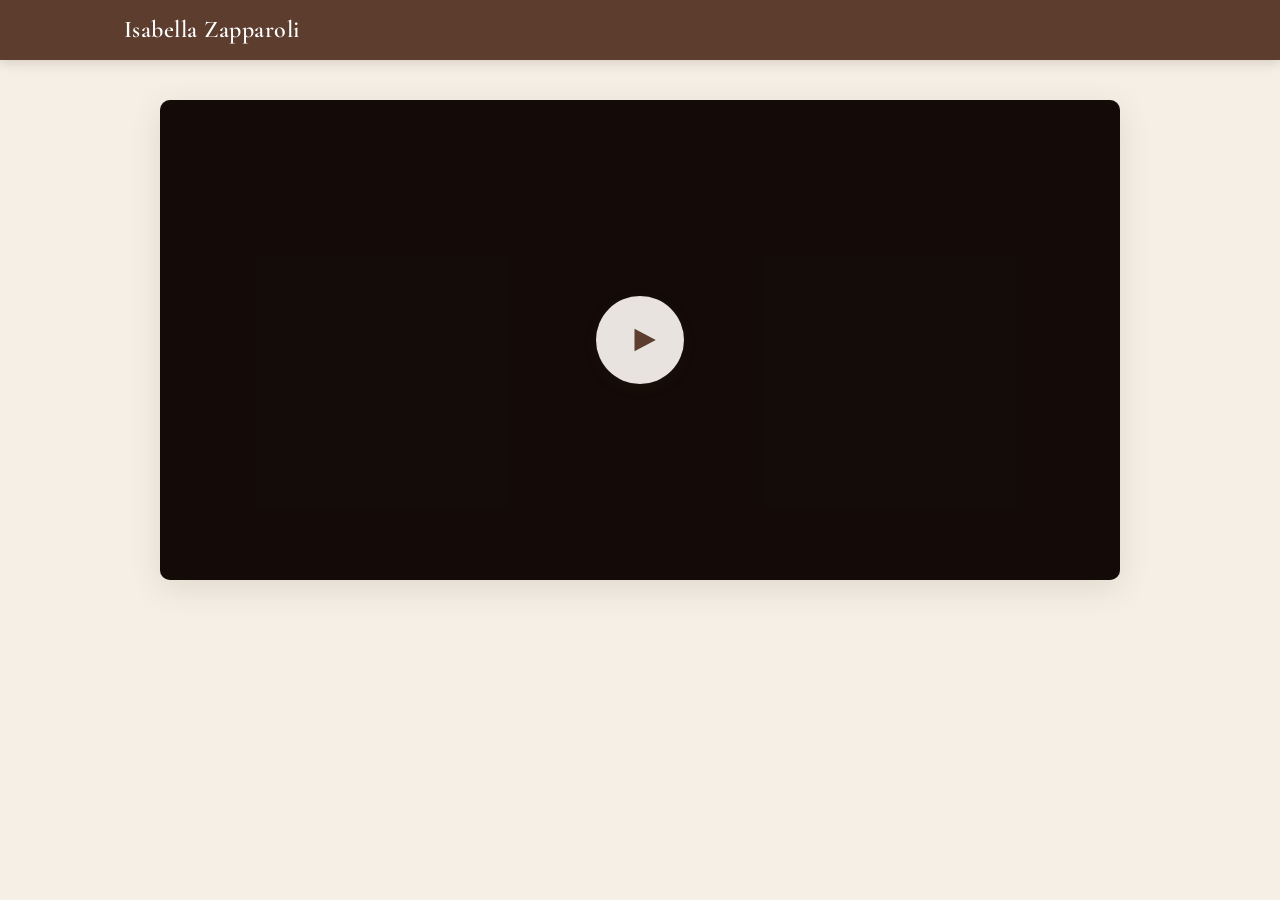
==== art/index.html @ ac48f1a5 "Add unlisted /art page with tap-to-play video Co-Authored-By: Claude Opus 5.5 <noreply@anthropic.com" ====
<!DOCTYPE html>
<html lang="en">
<head>
  <meta charset="UTF-8">
  <meta name="viewport" content="width=device-width, initial-scale=1.0">
  <title>Art — Isabella Zapparoli</title>
  <meta name="robots" content="noindex">
  <link rel="preconnect" href="https://fonts.googleapis.com">
  <link rel="preconnect" href="https://fonts.gstatic.com" crossorigin>
  <link href="https://fonts.googleapis.com/css2?family=Cormorant+Garamond:ital,wght@0,400;0,500;0,600;0,700;1,400;1,500;1,600&family=Source+Sans+3:ital,wght@0,300;0,400;0,500;0,600;1,400;1,500&display=swap" rel="stylesheet">
  <link rel="stylesheet" href="../style.css">
  <style>
    /* === Art page: single video with a tap-to-play overlay === */

    .art-section { padding: 40px 24px 64px; }
    .art-inner { max-width: 960px; margin: 0 auto; }

    .video-frame {
      position: relative;
      border-radius: var(--radius);
      overflow: hidden;
      background: #000;
      box-shadow: var(--shadow-lg);
    }
    .video-frame video {
      display: block;
      width: 100%;
      height: auto;
      max-height: 80vh;
    }

    .play-overlay {
      position: absolute; inset: 0;
      display: flex; align-items: center; justify-content: center;
      border: 0; cursor: pointer;
      background: rgba(58, 34, 24, 0.35);
      transition: background var(--transition), opacity var(--transition);
    }
    .play-overlay:hover { background: rgba(58, 34, 24, 0.2); }
    .play-overlay[hidden] { display: none; }

    .play-icon {
      width: 88px; height: 88px; border-radius: 50%;
      display: flex; align-items: center; justify-content: center;
      background: rgba(250, 246, 240, 0.92);
      box-shadow: var(--shadow-md);
      transition: transform var(--transition);
    }
    .play-overlay:hover .play-icon { transform: scale(1.06); }
    .play-icon svg { width: 34px; height: 34px; margin-left: 6px; fill: var(--header-bg); }

    @media (max-width: 600px) {
      .art-section { padding: 20px 12px 40px; }
      .play-icon { width: 68px; height: 68px; }
      .play-icon svg { width: 26px; height: 26px; }
    }
  </style>
</head>
<body>

  <!-- TOP NAV (brand only; this page is not linked from the main menu) -->
  <nav class="top-nav">
    <div class="nav-inner">
      <a href="/" class="nav-brand">Isabella Zapparoli</a>
    </div>
  </nav>

  <main class="art-section">
    <div class="art-inner">
      <div class="video-frame">
        <video id="artVideo" src="./video.mp4" playsinline preload="auto"></video>
        <button class="play-overlay" id="playOverlay" aria-label="Play video" hidden>
          <span class="play-icon">
            <svg viewBox="0 0 24 24" aria-hidden="true"><path d="M6 4l15 8-15 8z"/></svg>
          </span>
        </button>
      </div>
    </div>
  </main>

  <script>
    (function () {
      var video = document.getElementById('artVideo');
      var overlay = document.getElementById('playOverlay');

      function showOverlay() {
        overlay.hidden = false;
        video.controls = false;
      }

      function startPlayback() {
        overlay.hidden = true;
        video.controls = true;
        return video.play();
      }

      // Try to start with sound right away; browsers usually block this,
      // in which case the overlay asks for a single tap.
      startPlayback().catch(showOverlay);

      overlay.addEventListener('click', function () {
        startPlayback().catch(showOverlay);
      });
    })();
  </script>

</body>
</html>
---- style.css ----
/* =====================================================
   Isabella Zapparoli — Writing Portfolio
   Warm Editorial / Literary Personal Site
   ===================================================== */

/* --- CSS Variables --- */
:root {
  --bg:            #f5efe6;
  --bg-warm:       #faf6f0;
  --card-bg:       #ffffff;
  --header-bg:     #5C3D2E;
  --header-text:   #ffffff;
  --heading:       #3a2218;
  --body-text:     #4a3728;
  --muted:         #8a7868;
  --accent:        #c4956a;
  --accent-hover:  #b07d52;

  --poetry:        #b8a088;
  --prose:         #a08060;
  --opinion:       #886040;
  --essays:        #6a4020;

  --font-display:  'Cormorant Garamond', 'Georgia', serif;
  --font-body:     'Source Sans 3', 'Segoe UI', sans-serif;

  --shadow-sm:     0 1px 3px rgba(90, 60, 30, 0.06);
  --shadow-md:     0 4px 16px rgba(90, 60, 30, 0.08);
  --shadow-lg:     0 8px 32px rgba(90, 60, 30, 0.12);
  --radius:        10px;
  --radius-sm:     6px;
  --transition:    0.25s ease;
}

/* --- Reset & Base --- */
*, *::before, *::after {
  margin: 0;
  padding: 0;
  box-sizing: border-box;
}

html {
  scroll-behavior: smooth;
  -webkit-font-smoothing: antialiased;
  -moz-osx-font-smoothing: grayscale;
}

body {
  font-family: var(--font-body);
  font-size: 16px;
  line-height: 1.65;
  color: var(--body-text);
  background-color: var(--bg);
  min-height: 100vh;
}

/* --- Top Navigation --- */
.top-nav {
  position: sticky;
  top: 0;
  z-index: 100;
  background: var(--header-bg);
  box-shadow: 0 2px 12px rgba(60, 30, 10, 0.18);
}

.nav-inner {
  max-width: 1080px;
  margin: 0 auto;
  padding: 0 24px;
  display: flex;
  align-items: center;
  justify-content: space-between;
  height: 60px;
}

.nav-brand {
  font-family: var(--font-display);
  font-size: 1.5rem;
  font-weight: 600;
  color: var(--header-text);
  text-decoration: none;
  letter-spacing: 0.02em;
  transition: opacity var(--transition);
}

.nav-brand:hover {
  opacity: 0.85;
}

.nav-links {
  list-style: none;
  display: flex;
  gap: 6px;
}

.nav-link {
  font-family: var(--font-body);
  font-size: 0.92rem;
  font-weight: 500;
  color: rgba(255, 255, 255, 0.78);
  text-decoration: none;
  padding: 6px 16px;
  border-radius: 20px;
  transition: all var(--transition);
  letter-spacing: 0.03em;
  text-transform: uppercase;
}

.nav-link:hover {
  color: #fff;
  background: rgba(255, 255, 255, 0.12);
}

.nav-link.active {
  color: #fff;
  background: var(--accent);
}

/* Mobile nav toggle */
.nav-toggle {
  display: none;
  flex-direction: column;
  gap: 5px;
  background: none;
  border: none;
  cursor: pointer;
  padding: 4px;
}

.nav-toggle span {
  display: block;
  width: 24px;
  height: 2px;
  background: #fff;
  border-radius: 2px;
  transition: all 0.3s ease;
}

/* --- Hero Section --- */
.hero {
  background: var(--bg);
  text-align: center;
  padding: 72px 24px 48px;
  position: relative;
}

.hero-inner {
  max-width: 680px;
  margin: 0 auto;
}

.hero-ornament {
  font-size: 1.4rem;
  color: var(--accent);
  margin-bottom: 20px;
  letter-spacing: 0.5em;
  opacity: 0.7;
}

.hero-title {
  font-family: var(--font-display);
  font-size: clamp(2.2rem, 5vw, 3.4rem);
  font-weight: 600;
  color: var(--heading);
  line-height: 1.2;
  margin-bottom: 16px;
  letter-spacing: -0.01em;
}

.hero-tagline {
  font-family: var(--font-display);
  font-size: 1.2rem;
  font-weight: 400;
  font-style: italic;
  color: var(--muted);
  letter-spacing: 0.12em;
}

.hero-line {
  width: 48px;
  height: 2px;
  background: var(--accent);
  margin: 28px auto 0;
  border-radius: 1px;
}

/* --- Category Navigation Cards --- */
.category-cards {
  padding: 0 24px 48px;
}

.category-cards-inner {
  max-width: 1080px;
  margin: 0 auto;
  display: grid;
  grid-template-columns: repeat(4, 1fr);
  gap: 20px;
}

.cat-card {
  position: relative;
  border: none;
  border-radius: var(--radius);
  overflow: hidden;
  cursor: pointer;
  height: 160px;
  display: flex;
  align-items: center;
  justify-content: center;
  transition: transform var(--transition), box-shadow var(--transition);
  outline: none;
}

.cat-card:hover {
  transform: translateY(-3px);
  box-shadow: var(--shadow-lg);
}

.cat-card:focus-visible {
  box-shadow: 0 0 0 3px var(--accent);
}

.cat-card-overlay {
  position: absolute;
  inset: 0;
  z-index: 1;
  transition: opacity var(--transition);
}

.cat-card:hover .cat-card-overlay {
  opacity: 0.85;
}

/* Category card backgrounds — light beige → brown gradient sequence */
.cat-card--poetry {
  background: linear-gradient(135deg, #c8b8a0 0%, #d4c4ac 50%, #ddd0be 100%);
}
.cat-card--poetry .cat-card-overlay {
  background: linear-gradient(135deg, rgba(200, 184, 160, 0.15), rgba(220, 208, 190, 0.1));
}

.cat-card--prose {
  background: linear-gradient(135deg, #a89070 0%, #b8a080 40%, #c4ad90 100%);
}
.cat-card--prose .cat-card-overlay {
  background: linear-gradient(135deg, rgba(168, 144, 112, 0.15), rgba(184, 160, 128, 0.1));
}

.cat-card--opinion {
  background: linear-gradient(135deg, #886040 0%, #9a7050 40%, #a88060 100%);
}
.cat-card--opinion .cat-card-overlay {
  background: linear-gradient(135deg, rgba(136, 96, 64, 0.15), rgba(154, 112, 80, 0.1));
}

.cat-card--essay {
  background: linear-gradient(135deg, #5a3010 0%, #6a4020 40%, #7a5030 100%);
}
.cat-card--essay .cat-card-overlay {
  background: linear-gradient(135deg, rgba(90, 48, 16, 0.15), rgba(106, 64, 32, 0.1));
}

.cat-card-content {
  position: relative;
  z-index: 2;
  display: flex;
  flex-direction: column;
  align-items: center;
  gap: 6px;
  color: #fff;
}

.cat-card-icon {
  font-size: 1.6rem;
  opacity: 0.85;
  margin-bottom: 2px;
}

.cat-card-label {
  font-family: var(--font-display);
  font-size: 1.6rem;
  font-weight: 600;
  letter-spacing: 0.04em;
  text-shadow: 0 1px 4px rgba(0,0,0,0.15);
}

.cat-card-count {
  font-family: var(--font-body);
  font-size: 0.82rem;
  font-weight: 400;
  opacity: 0.8;
  text-transform: lowercase;
  letter-spacing: 0.05em;
}

.cat-card.active-cat {
  box-shadow: 0 0 0 3px var(--accent), var(--shadow-lg);
  transform: translateY(-3px);
}

/* --- Filter Indicator --- */
.filter-indicator {
  padding: 0 24px;
  margin-bottom: 8px;
}

.filter-indicator-inner {
  max-width: 1080px;
  margin: 0 auto;
  display: flex;
  align-items: center;
  gap: 12px;
  padding: 10px 20px;
  background: var(--bg-warm);
  border-radius: var(--radius-sm);
  border: 1px solid rgba(196, 149, 106, 0.2);
}

.filter-indicator-text {
  font-size: 0.92rem;
  color: var(--muted);
}

.filter-indicator-text strong {
  color: var(--heading);
  font-family: var(--font-display);
  font-weight: 600;
  font-size: 1rem;
}

.filter-clear {
  margin-left: auto;
  background: none;
  border: 1px solid var(--accent);
  color: var(--accent);
  font-family: var(--font-body);
  font-size: 0.82rem;
  padding: 4px 14px;
  border-radius: 16px;
  cursor: pointer;
  transition: all var(--transition);
}

.filter-clear:hover {
  background: var(--accent);
  color: #fff;
}

/* --- Writing Feed --- */
.feed {
  padding: 20px 24px 64px;
}

.feed-grid {
  max-width: 1080px;
  margin: 0 auto;
  display: grid;
  grid-template-columns: repeat(auto-fill, minmax(320px, 1fr));
  gap: 24px;
}

.feed-empty {
  text-align: center;
  font-family: var(--font-display);
  font-style: italic;
  font-size: 1.1rem;
  color: var(--muted);
  padding: 60px 24px;
}

/* --- Piece Card --- */
.piece-card {
  background: var(--card-bg);
  border-radius: var(--radius);
  padding: 28px 26px 24px;
  cursor: pointer;
  transition: transform var(--transition), box-shadow var(--transition);
  box-shadow: var(--shadow-sm);
  display: flex;
  flex-direction: column;
  border: 1px solid rgba(196, 149, 106, 0.08);
  position: relative;
  opacity: 0;
  animation: cardFadeIn 0.4s ease forwards;
}

@keyframes cardFadeIn {
  from {
    opacity: 0;
    transform: translateY(12px);
  }
  to {
    opacity: 1;
    transform: translateY(0);
  }
}

.piece-card:hover {
  transform: translateY(-4px);
  box-shadow: var(--shadow-md);
}

.piece-card-header {
  display: flex;
  align-items: center;
  gap: 8px;
  margin-bottom: 14px;
}

.piece-card-dot {
  width: 8px;
  height: 8px;
  border-radius: 50%;
  flex-shrink: 0;
}

.piece-card-dot--Poetry { background: var(--poetry); }
.piece-card-dot--Opinion { background: var(--opinion); }
.piece-card-dot--Prose { background: var(--prose); }
.piece-card-dot--Essay { background: var(--essays); }

.piece-card-category {
  font-family: var(--font-body);
  font-size: 0.78rem;
  font-weight: 600;
  text-transform: uppercase;
  letter-spacing: 0.1em;
}

.piece-card-category--Poetry { color: var(--poetry); }
.piece-card-category--Opinion { color: var(--opinion); }
.piece-card-category--Prose { color: var(--prose); }
.piece-card-category--Essay { color: var(--essays); }

.piece-card-title {
  font-family: var(--font-display);
  font-size: 1.4rem;
  font-weight: 600;
  color: var(--heading);
  line-height: 1.3;
  margin-bottom: 4px;
}

.piece-card-subtitle {
  font-family: var(--font-display);
  font-style: italic;
  font-size: 0.95rem;
  color: var(--muted);
  margin-bottom: 8px;
}

.piece-card-excerpt {
  font-size: 0.93rem;
  color: var(--body-text);
  line-height: 1.6;
  margin-bottom: 16px;
  flex-grow: 1;
  display: -webkit-box;
  -webkit-line-clamp: 3;
  -webkit-box-orient: vertical;
  overflow: hidden;
}

.piece-card-footer {
  display: flex;
  flex-direction: column;
  align-items: flex-start;
  gap: 8px;
}

.piece-card-tags {
  display: flex;
  flex-wrap: nowrap;
  gap: 6px;
  overflow: hidden;
}

.piece-card-tag {
  font-size: 0.72rem;
  font-weight: 500;
  color: var(--accent);
  background: rgba(196, 149, 106, 0.1);
  padding: 3px 10px;
  border-radius: 12px;
  letter-spacing: 0.03em;
  white-space: nowrap;
  flex-shrink: 0;
}

.piece-card-date {
  font-size: 0.78rem;
  color: var(--muted);
  white-space: nowrap;
}

/* --- Reader Overlay --- */
.reader-overlay {
  position: fixed;
  inset: 0;
  z-index: 200;
  display: flex;
  align-items: center;
  justify-content: center;
  opacity: 0;
  visibility: hidden;
  transition: opacity 0.3s ease, visibility 0.3s ease;
}

.reader-overlay.open {
  opacity: 1;
  visibility: visible;
}

.reader-backdrop {
  position: absolute;
  inset: 0;
  background: rgba(58, 34, 24, 0.55);
  backdrop-filter: blur(4px);
  -webkit-backdrop-filter: blur(4px);
}

.reader-panel {
  position: relative;
  z-index: 1;
  width: 92%;
  max-width: 720px;
  max-height: 88vh;
  overflow-y: auto;
  background: var(--bg-warm);
  border-radius: var(--radius);
  box-shadow: var(--shadow-lg);
  padding: 48px 44px 40px;
  transform: translateY(20px);
  transition: transform 0.3s ease;
}

.reader-overlay.open .reader-panel {
  transform: translateY(0);
}

.reader-close {
  position: absolute;
  top: 16px;
  right: 20px;
  background: none;
  border: none;
  font-size: 1.8rem;
  color: var(--muted);
  cursor: pointer;
  width: 36px;
  height: 36px;
  display: flex;
  align-items: center;
  justify-content: center;
  border-radius: 50%;
  transition: all var(--transition);
  line-height: 1;
}

.reader-close:hover {
  color: var(--heading);
  background: rgba(196, 149, 106, 0.12);
}

/* Reader content styling */
.reader-meta {
  display: flex;
  align-items: center;
  gap: 8px;
  margin-bottom: 10px;
}

.reader-cat-dot {
  width: 8px;
  height: 8px;
  border-radius: 50%;
}

.reader-cat-dot--Poetry { background: var(--poetry); }
.reader-cat-dot--Opinion { background: var(--opinion); }
.reader-cat-dot--Prose { background: var(--prose); }
.reader-cat-dot--Essay { background: var(--essays); }

.reader-category {
  font-family: var(--font-body);
  font-size: 0.78rem;
  font-weight: 600;
  text-transform: uppercase;
  letter-spacing: 0.1em;
}

.reader-category--Poetry { color: var(--poetry); }
.reader-category--Opinion { color: var(--opinion); }
.reader-category--Prose { color: var(--prose); }
.reader-category--Essay { color: var(--essays); }

.reader-date {
  font-size: 0.78rem;
  color: var(--muted);
  margin-left: auto;
}

.reader-title {
  font-family: var(--font-display);
  font-size: clamp(1.6rem, 4vw, 2.2rem);
  font-weight: 700;
  color: var(--heading);
  line-height: 1.25;
  margin-bottom: 6px;
}

.reader-subtitle {
  font-family: var(--font-display);
  font-style: italic;
  font-size: 1.05rem;
  color: var(--muted);
  margin-bottom: 8px;
}

.reader-author {
  font-family: var(--font-body);
  font-size: 0.88rem;
  color: var(--muted);
  font-style: italic;
  margin-bottom: 4px;
}

.reader-submitted {
  font-family: var(--font-body);
  font-size: 0.82rem;
  color: var(--muted);
  margin-bottom: 4px;
}

.reader-divider {
  width: 36px;
  height: 2px;
  background: var(--accent);
  border-radius: 1px;
  margin: 20px 0;
}

.reader-body {
  font-family: var(--font-body);
  font-size: 1.02rem;
  line-height: 1.75;
  color: var(--body-text);
}

.reader-body.poetry-body {
  white-space: pre-wrap;
  font-size: 1rem;
  line-height: 1.8;
}

.reader-body p {
  margin-bottom: 1em;
}

.reader-body p:last-child {
  margin-bottom: 0;
}

.reader-tags {
  display: flex;
  flex-wrap: wrap;
  gap: 6px;
  margin-top: 24px;
  padding-top: 20px;
  border-top: 1px solid rgba(196, 149, 106, 0.15);
}

.reader-tag {
  font-size: 0.75rem;
  font-weight: 500;
  color: var(--accent);
  background: rgba(196, 149, 106, 0.1);
  padding: 4px 12px;
  border-radius: 12px;
}

/* --- Footer --- */
.site-footer {
  background: var(--header-bg);
  color: rgba(255, 255, 255, 0.7);
  text-align: center;
  padding: 32px 24px;
}

.footer-inner {
  max-width: 1080px;
  margin: 0 auto;
}

.footer-ornament {
  font-size: 0.9rem;
  color: var(--accent);
  margin-bottom: 10px;
  opacity: 0.6;
}

.site-footer p {
  font-family: var(--font-display);
  font-size: 0.95rem;
  letter-spacing: 0.04em;
}

/* --- Scrollbar --- */
.reader-panel::-webkit-scrollbar {
  width: 6px;
}

.reader-panel::-webkit-scrollbar-track {
  background: transparent;
}

.reader-panel::-webkit-scrollbar-thumb {
  background: rgba(196, 149, 106, 0.25);
  border-radius: 3px;
}

.reader-panel::-webkit-scrollbar-thumb:hover {
  background: rgba(196, 149, 106, 0.4);
}

/* --- Body scroll lock --- */
body.overlay-open {
  overflow: hidden;
}

/* =====================================================
   RESPONSIVE
   ===================================================== */

@media (max-width: 1024px) {
  .category-cards-inner {
    grid-template-columns: repeat(2, 1fr);
  }

  .cat-card {
    height: 130px;
  }
}

@media (max-width: 768px) {
  .nav-toggle {
    display: flex;
  }

  .nav-links {
    position: absolute;
    top: 60px;
    left: 0;
    right: 0;
    flex-direction: column;
    background: var(--header-bg);
    padding: 12px 24px 20px;
    gap: 4px;
    display: none;
    box-shadow: 0 8px 24px rgba(60, 30, 10, 0.2);
  }

  .nav-links.open {
    display: flex;
  }

  .nav-link {
    padding: 10px 16px;
    font-size: 0.95rem;
  }

  .hero {
    padding: 52px 20px 36px;
  }

  .category-cards-inner {
    grid-template-columns: repeat(2, 1fr);
    gap: 14px;
  }

  .cat-card {
    height: 110px;
  }

  .feed-grid {
    grid-template-columns: 1fr;
    gap: 18px;
  }

  .reader-panel {
    width: 96%;
    padding: 36px 24px 32px;
    max-height: 92vh;
  }

  .reader-title {
    padding-right: 28px;
  }
}

@media (max-width: 480px) {
  .nav-inner {
    height: 54px;
  }

  .nav-brand {
    font-size: 1.25rem;
  }

  .hero-title {
    font-size: 1.8rem;
  }

  .piece-card {
    padding: 22px 20px 20px;
  }

  .piece-card-title {
    font-size: 1.2rem;
  }

  .reader-panel {
    padding: 28px 18px 24px;
  }
}

/* --- Subtle entrance animation for sections --- */
.hero-inner,
.category-cards-inner,
.filter-indicator-inner {
  animation: sectionFadeIn 0.5s ease forwards;
}

@keyframes sectionFadeIn {
  from {
    opacity: 0;
    transform: translateY(10px);
  }
  to {
    opacity: 1;
    transform: translateY(0);
  }
}
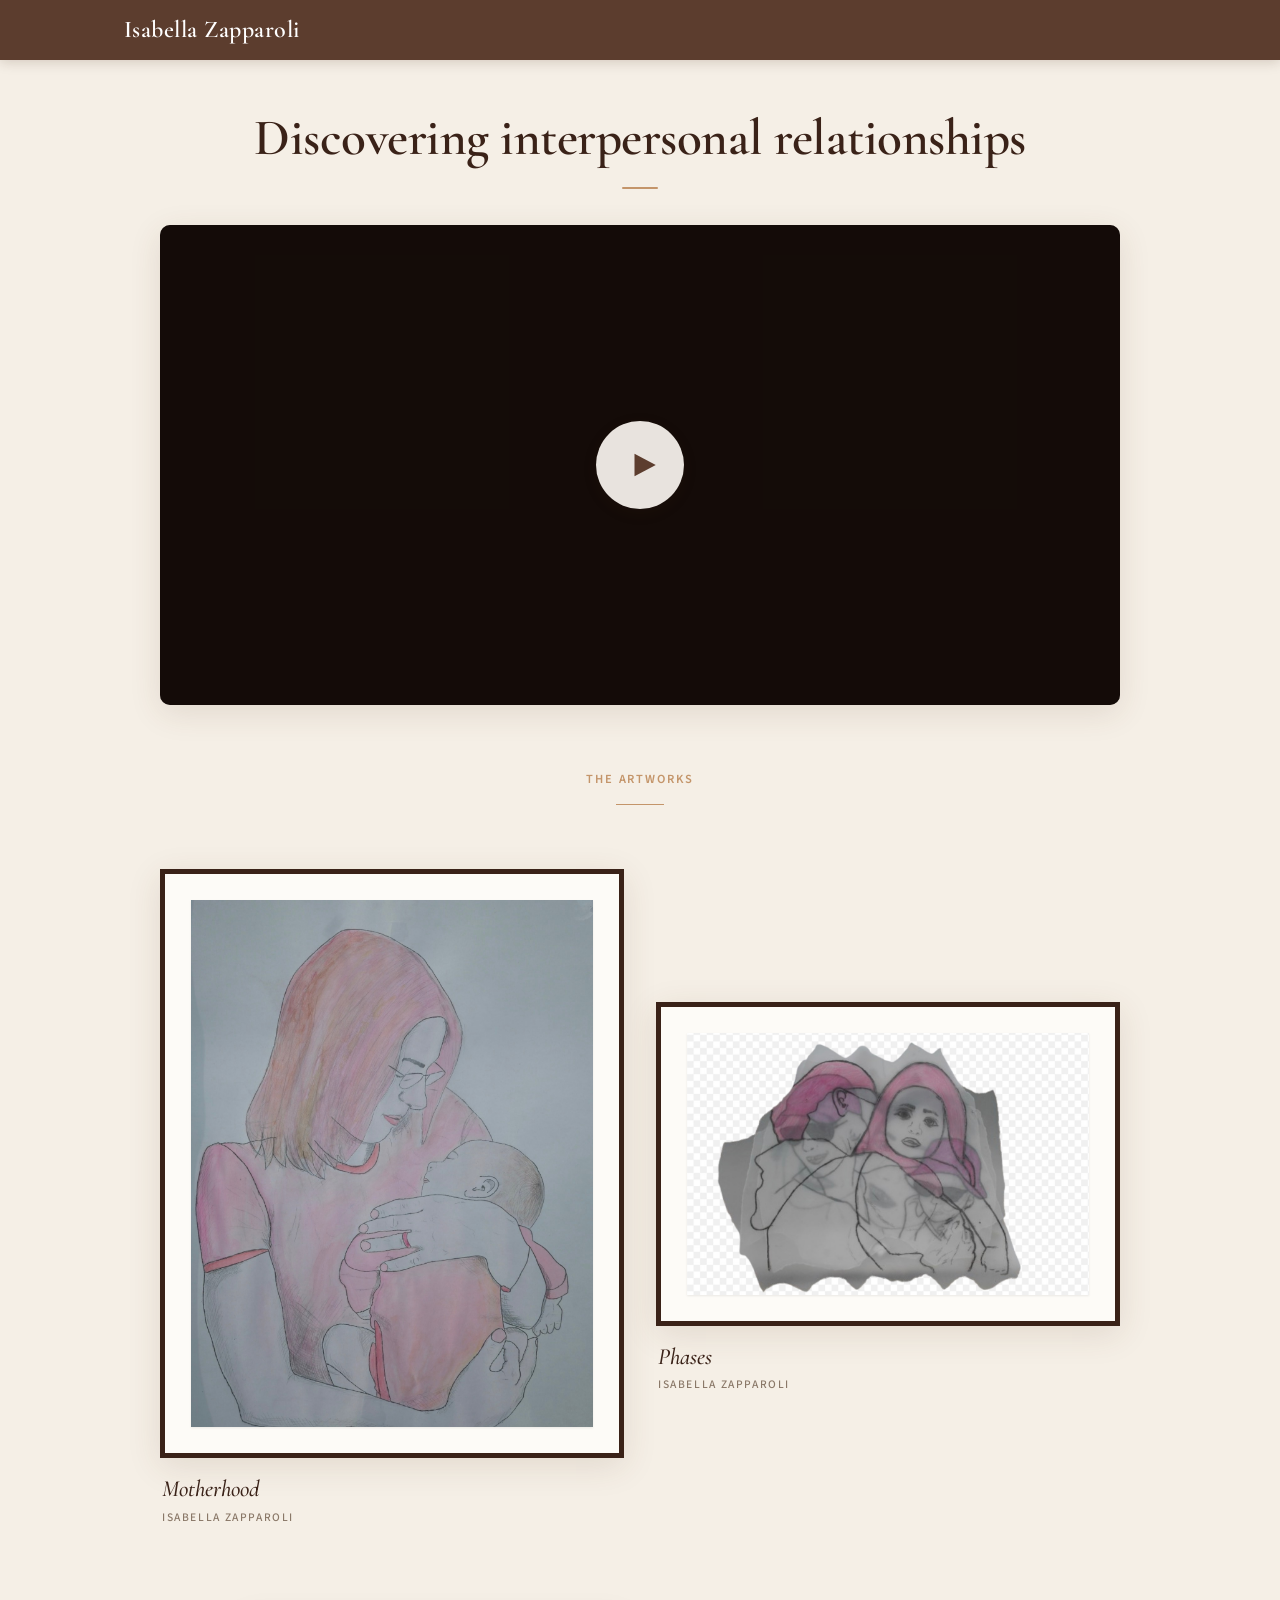
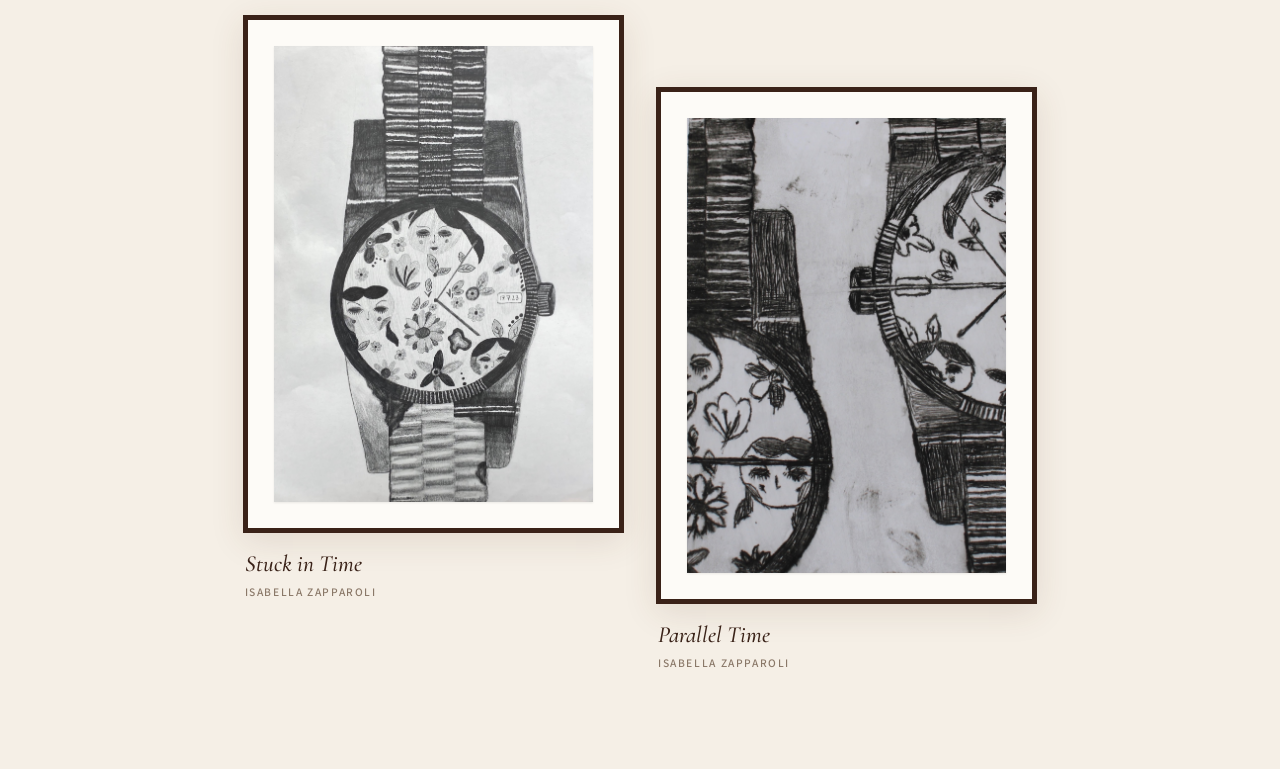
==== commit 5c55b72f: "Add title and framed artwork gallery with lightbox to /art page Co-Authored-By: Claude Opus 5.5 <nor" ====
--- a/art/index.html
+++ b/art/index.html
@@ -3,17 +3,30 @@
 <head>
   <meta charset="UTF-8">
   <meta name="viewport" content="width=device-width, initial-scale=1.0">
-  <title>Art — Isabella Zapparoli</title>
+  <title>Discovering interpersonal relationships — Isabella Zapparoli</title>
   <meta name="robots" content="noindex">
   <link rel="preconnect" href="https://fonts.googleapis.com">
   <link rel="preconnect" href="https://fonts.gstatic.com" crossorigin>
   <link href="https://fonts.googleapis.com/css2?family=Cormorant+Garamond:ital,wght@0,400;0,500;0,600;0,700;1,400;1,500;1,600&family=Source+Sans+3:ital,wght@0,300;0,400;0,500;0,600;1,400;1,500&display=swap" rel="stylesheet">
   <link rel="stylesheet" href="../style.css">
+  <script>document.documentElement.classList.add('js');</script>
   <style>
     /* === Art page: single video with a tap-to-play overlay === */
 
-    .art-section { padding: 40px 24px 64px; }
+    .art-section { padding: 48px 24px 64px; }
     .art-inner { max-width: 960px; margin: 0 auto; }
+
+    .art-title {
+      font-family: var(--font-display);
+      font-size: clamp(2rem, 4.6vw, 3.2rem);
+      font-weight: 600; color: var(--heading);
+      line-height: 1.2; letter-spacing: -0.01em;
+      text-align: center;
+    }
+    .art-divider {
+      width: 36px; height: 2px; border: 0; background: var(--accent);
+      border-radius: 1px; margin: 18px auto 36px;
+    }
 
     .video-frame {
       position: relative;
@@ -49,10 +62,105 @@
     .play-overlay:hover .play-icon { transform: scale(1.06); }
     .play-icon svg { width: 34px; height: 34px; margin-left: 6px; fill: var(--header-bg); }
 
+    /* === Artworks: a small gallery wall below the video === */
+
+    .artworks-section { padding: 0 24px 96px; }
+    .artworks-inner { max-width: 960px; margin: 0 auto; }
+
+    .artworks-eyebrow {
+      display: block; font-family: var(--font-body);
+      font-size: 0.78rem; font-weight: 600; text-transform: uppercase;
+      letter-spacing: 0.16em; color: var(--accent);
+      text-align: center;
+    }
+    .artworks-rule {
+      width: 48px; height: 1px; border: 0;
+      background: var(--accent); margin: 14px auto 64px;
+    }
+
+    .gallery-wall {
+      display: grid;
+      grid-template-columns: repeat(12, 1fr);
+      column-gap: 32px; row-gap: 88px;
+      align-items: start;
+    }
+    .artwork { margin: 0; }
+    .artwork--motherhood    { grid-column: 1 / span 6; }
+    .artwork--phases        { grid-column: 7 / span 6; align-self: center; }
+    .artwork--stuck         { grid-column: 2 / span 5; }
+    .artwork--parallel      { grid-column: 7 / span 5; margin-top: 72px; }
+
+    .artwork-frame {
+      display: block; width: 100%; padding: clamp(12px, 2.4vw, 26px);
+      background: #fdfbf7;
+      border: 5px solid var(--heading);
+      box-shadow: var(--shadow-lg);
+      cursor: zoom-in;
+      transition: transform var(--transition), box-shadow var(--transition);
+    }
+    .artwork-frame:hover { transform: translateY(-4px); box-shadow: 0 14px 40px rgba(90, 60, 30, 0.18); }
+    .artwork-frame:focus-visible { outline: 2px solid var(--accent); outline-offset: 4px; }
+    .artwork-frame img {
+      display: block; width: 100%; height: auto;
+      box-shadow: inset 0 0 0 1px rgba(0, 0, 0, 0.04), 0 1px 2px rgba(0, 0, 0, 0.08);
+    }
+
+    .artwork figcaption { margin-top: 18px; padding-left: 2px; }
+    .artwork-title {
+      display: block; font-family: var(--font-display);
+      font-style: italic; font-weight: 500;
+      font-size: 1.45rem; line-height: 1.2; color: var(--heading);
+    }
+    .artwork-artist {
+      display: block; margin-top: 4px;
+      font-size: 0.72rem; font-weight: 500; text-transform: uppercase;
+      letter-spacing: 0.14em; color: var(--muted);
+    }
+
+    /* Gentle reveal as each piece scrolls into view (only when JS runs) */
+    .js .artwork { opacity: 0; transform: translateY(24px); transition: opacity 0.8s ease, transform 0.8s ease; }
+    .js .artwork.is-visible { opacity: 1; transform: none; }
+    @media (prefers-reduced-motion: reduce) {
+      .js .artwork { opacity: 1; transform: none; transition: none; }
+    }
+
+    /* Lightbox */
+    .lightbox {
+      border: 0; padding: 0; background: transparent;
+      max-width: 100vw; max-height: 100vh; width: 100vw; height: 100vh;
+    }
+    .lightbox::backdrop { background: rgba(30, 18, 12, 0.88); }
+    .lightbox-inner {
+      height: 100%; display: flex; flex-direction: column;
+      align-items: center; justify-content: center; gap: 16px;
+      padding: 24px; cursor: zoom-out;
+    }
+    .lightbox img { max-width: 100%; max-height: calc(100vh - 110px); box-shadow: 0 10px 40px rgba(0, 0, 0, 0.4); }
+    .lightbox-title {
+      font-family: var(--font-display); font-style: italic;
+      font-size: 1.4rem; color: var(--bg-warm);
+    }
+    .lightbox-close {
+      position: absolute; top: 14px; right: 18px;
+      border: 0; background: none; cursor: pointer;
+      font-size: 2rem; line-height: 1; color: var(--bg-warm);
+    }
+
+    @media (max-width: 760px) {
+      .gallery-wall { grid-template-columns: 1fr; row-gap: 56px; }
+      .artwork--motherhood, .artwork--phases,
+      .artwork--stuck, .artwork--parallel {
+        grid-column: 1; margin-top: 0;
+        width: 100%; max-width: 440px; justify-self: center;
+      }
+    }
+
     @media (max-width: 600px) {
       .art-section { padding: 20px 12px 40px; }
       .play-icon { width: 68px; height: 68px; }
       .play-icon svg { width: 26px; height: 26px; }
+      .artworks-section { padding: 8px 16px 64px; }
+      .artworks-rule { margin-bottom: 40px; }
     }
   </style>
 </head>
@@ -67,6 +175,9 @@
 
   <main class="art-section">
     <div class="art-inner">
+      <h1 class="art-title">Discovering interpersonal relationships</h1>
+      <hr class="art-divider">
+
       <div class="video-frame">
         <video id="artVideo" src="./video.mp4" playsinline preload="auto"></video>
         <button class="play-overlay" id="playOverlay" aria-label="Play video" hidden>
@@ -78,6 +189,63 @@
     </div>
   </main>
 
+  <section class="artworks-section" aria-labelledby="artworksHeading">
+    <div class="artworks-inner">
+      <span class="artworks-eyebrow" id="artworksHeading">The artworks</span>
+      <hr class="artworks-rule">
+
+      <div class="gallery-wall">
+        <figure class="artwork artwork--motherhood">
+          <button class="artwork-frame" type="button" aria-label="View Motherhood larger">
+            <img src="./artworks/motherhood.jpeg" alt="Motherhood — a coloured-pencil drawing in soft pinks of a woman with glasses cradling a sleeping baby" width="1290" height="1692" loading="lazy">
+          </button>
+          <figcaption>
+            <span class="artwork-title">Motherhood</span>
+            <span class="artwork-artist">Isabella Zapparoli</span>
+          </figcaption>
+        </figure>
+
+        <figure class="artwork artwork--phases">
+          <button class="artwork-frame" type="button" aria-label="View Phases larger">
+            <img src="./artworks/phases.jpeg" alt="Phases — layered translucent sheets with pink-tinted line drawings of overlapping figures" width="1290" height="840" loading="lazy">
+          </button>
+          <figcaption>
+            <span class="artwork-title">Phases</span>
+            <span class="artwork-artist">Isabella Zapparoli</span>
+          </figcaption>
+        </figure>
+
+        <figure class="artwork artwork--stuck">
+          <button class="artwork-frame" type="button" aria-label="View Stuck in Time larger">
+            <img src="./artworks/stuck-in-time.jpeg" alt="Stuck in Time — a graphite drawing of a wristwatch whose face is filled with flowers and sleeping faces" width="1290" height="1841" loading="lazy">
+          </button>
+          <figcaption>
+            <span class="artwork-title">Stuck in Time</span>
+            <span class="artwork-artist">Isabella Zapparoli</span>
+          </figcaption>
+        </figure>
+
+        <figure class="artwork artwork--parallel">
+          <button class="artwork-frame" type="button" aria-label="View Parallel Time larger">
+            <img src="./artworks/parallel-time.jpeg" alt="Parallel Time — a black-and-white print of two mirrored watch faces filled with flowers and faces" width="1290" height="1837" loading="lazy">
+          </button>
+          <figcaption>
+            <span class="artwork-title">Parallel Time</span>
+            <span class="artwork-artist">Isabella Zapparoli</span>
+          </figcaption>
+        </figure>
+      </div>
+    </div>
+  </section>
+
+  <dialog class="lightbox" id="lightbox" aria-label="Artwork">
+    <button class="lightbox-close" type="button" aria-label="Close">&times;</button>
+    <div class="lightbox-inner">
+      <img id="lightboxImg" alt="">
+      <span class="lightbox-title" id="lightboxTitle"></span>
+    </div>
+  </dialog>
+
   <script>
     (function () {
       var video = document.getElementById('artVideo');
@@ -102,6 +270,43 @@
         startPlayback().catch(showOverlay);
       });
     })();
+
+    (function () {
+      var artworks = document.querySelectorAll('.artwork');
+
+      // Reveal each artwork as it scrolls into view
+      if ('IntersectionObserver' in window) {
+        var observer = new IntersectionObserver(function (entries) {
+          entries.forEach(function (entry) {
+            if (entry.isIntersecting) {
+              entry.target.classList.add('is-visible');
+              observer.unobserve(entry.target);
+            }
+          });
+        }, { threshold: 0.15 });
+        artworks.forEach(function (el) { observer.observe(el); });
+      } else {
+        artworks.forEach(function (el) { el.classList.add('is-visible'); });
+      }
+
+      // Lightbox: click an artwork to see it larger
+      var lightbox = document.getElementById('lightbox');
+      var lightboxImg = document.getElementById('lightboxImg');
+      var lightboxTitle = document.getElementById('lightboxTitle');
+      if (!lightbox.showModal) return;
+
+      artworks.forEach(function (el) {
+        el.querySelector('.artwork-frame').addEventListener('click', function () {
+          var img = el.querySelector('img');
+          lightboxImg.src = img.src;
+          lightboxImg.alt = img.alt;
+          lightboxTitle.textContent = el.querySelector('.artwork-title').textContent;
+          lightbox.showModal();
+        });
+      });
+
+      lightbox.addEventListener('click', function () { lightbox.close(); });
+    })();
   </script>
 
 </body>
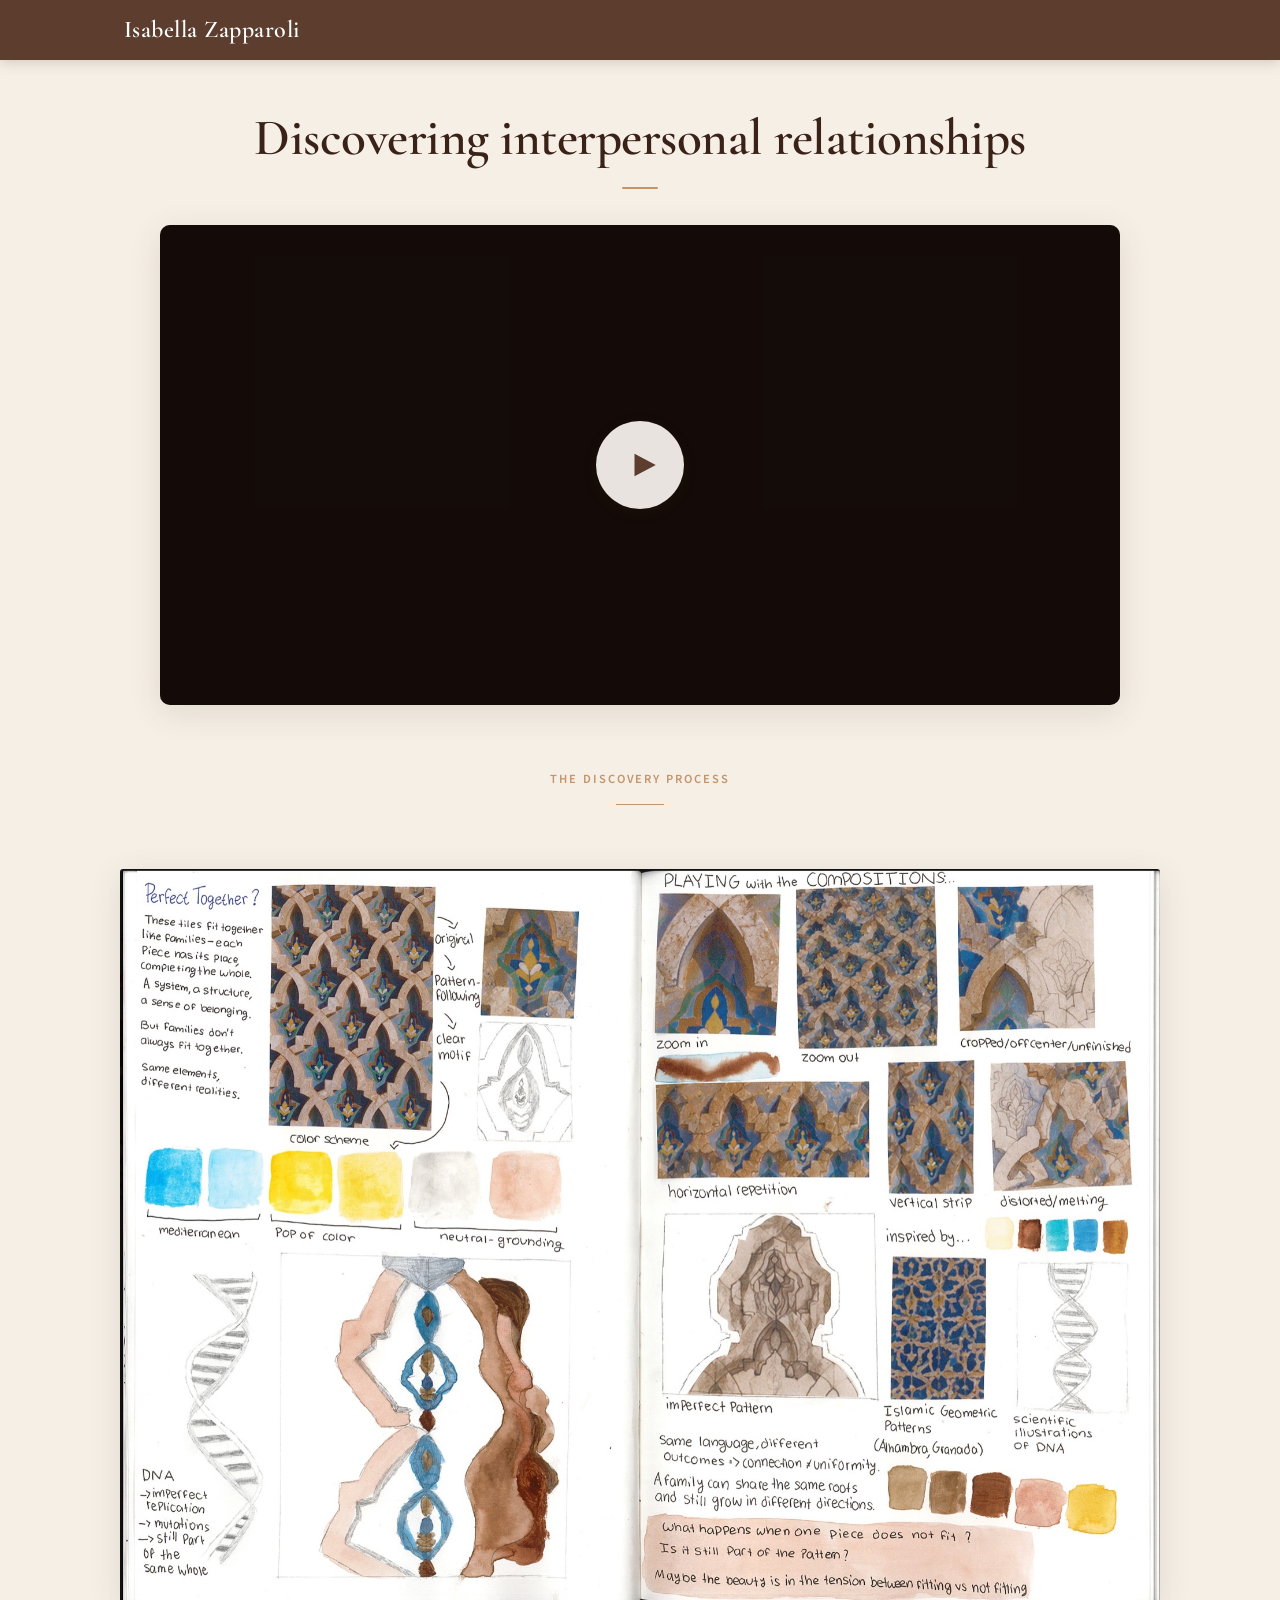
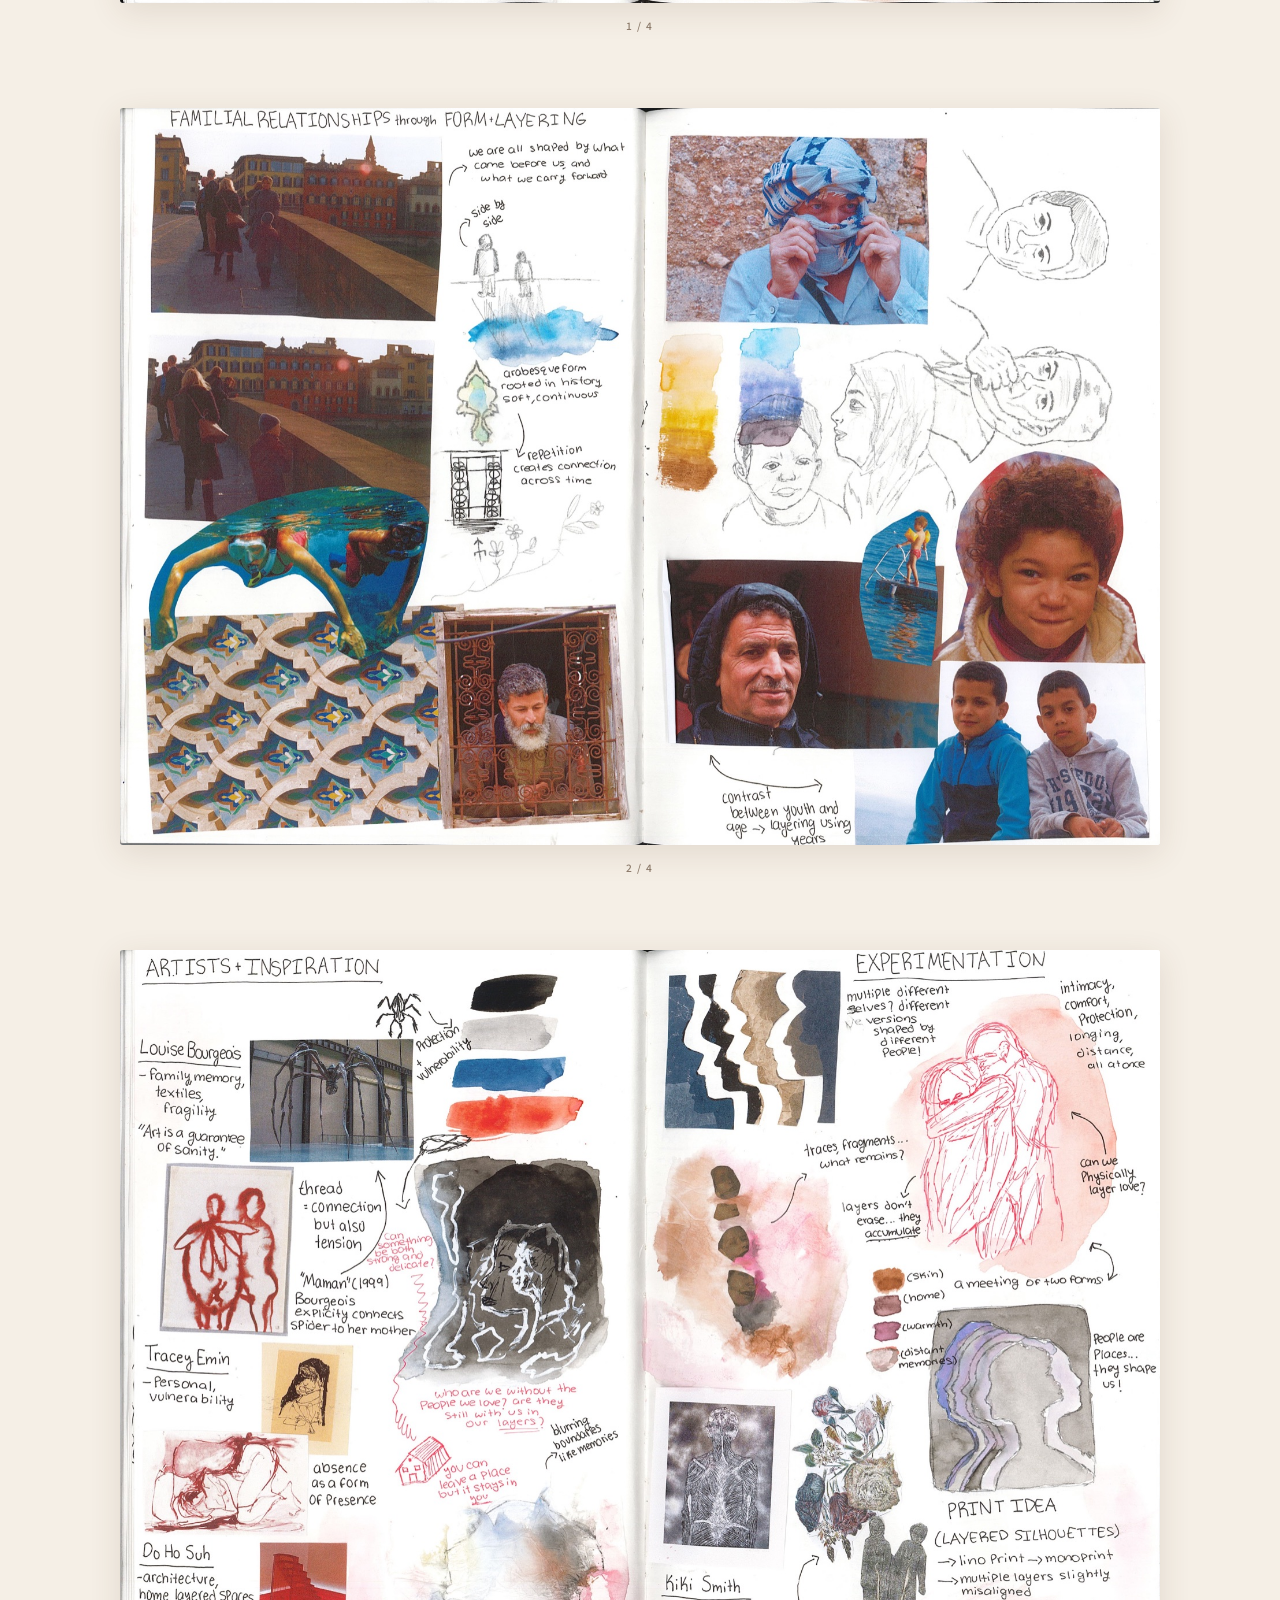
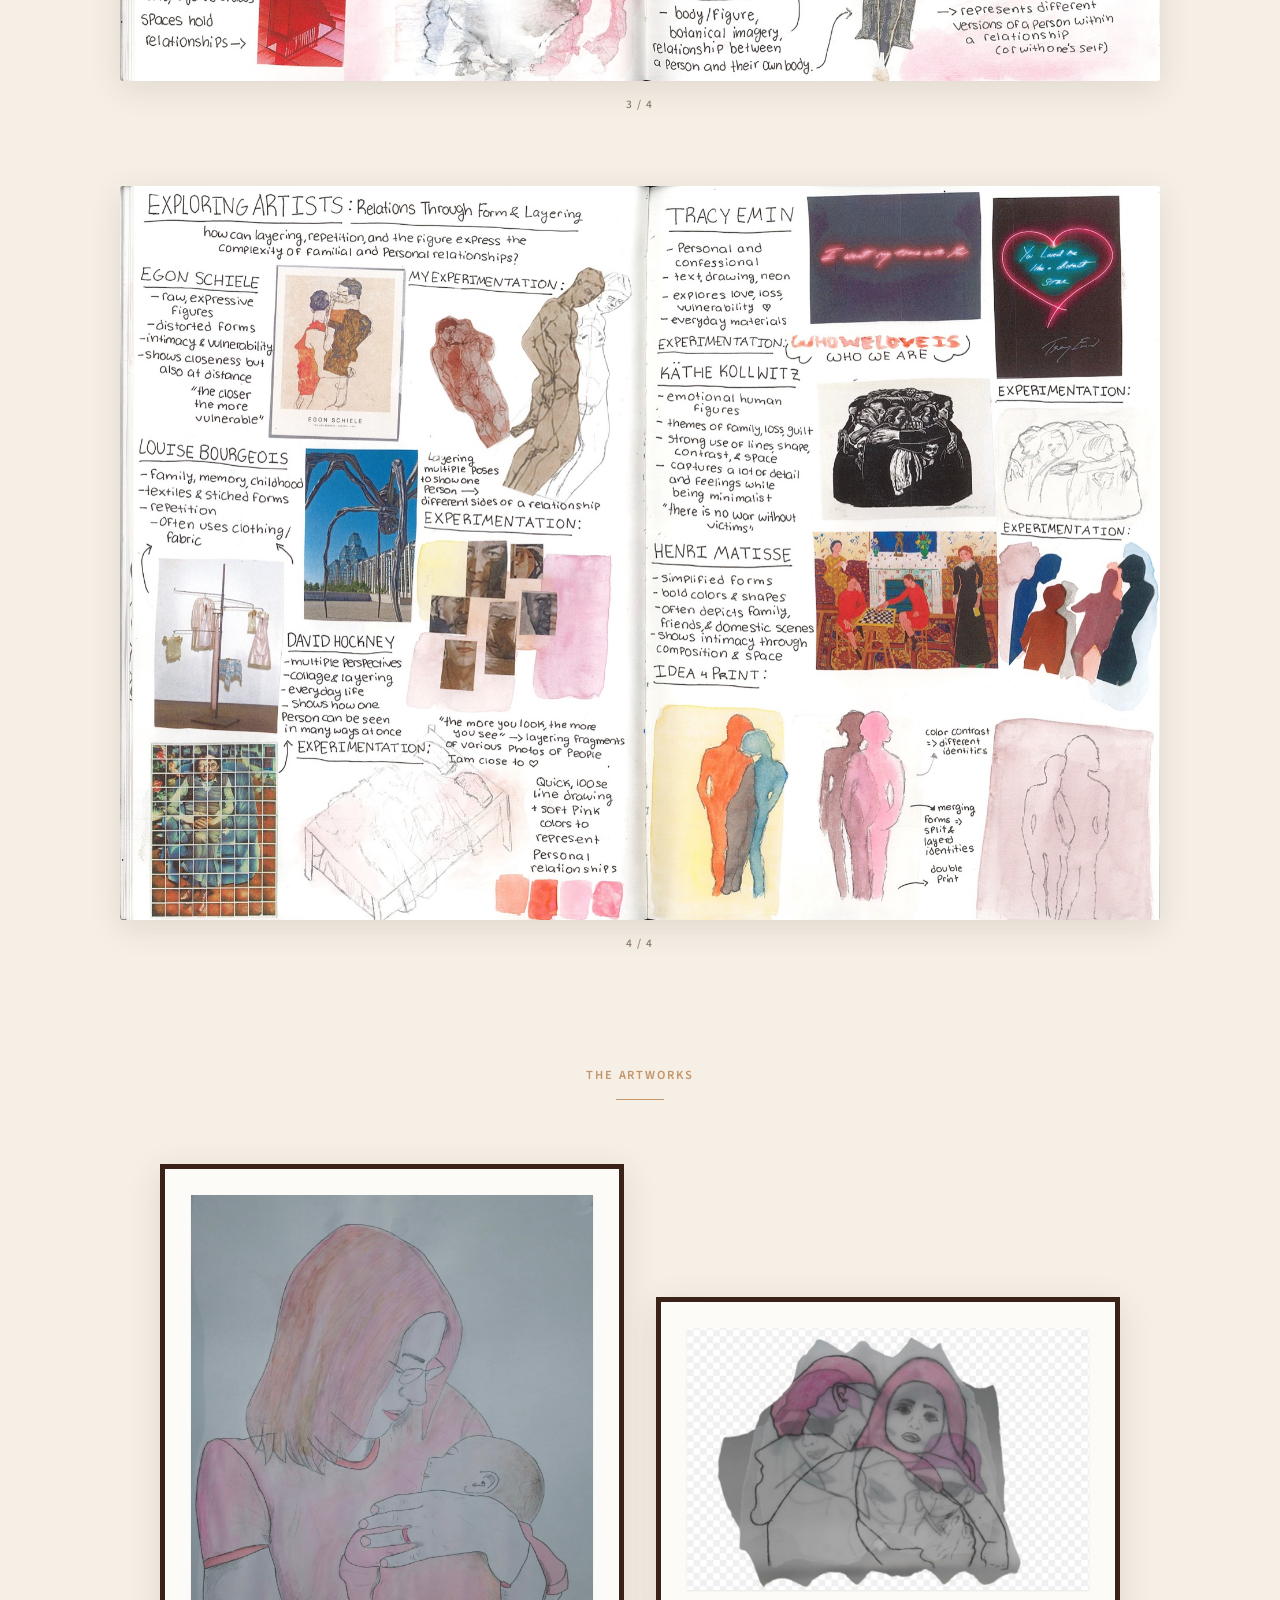
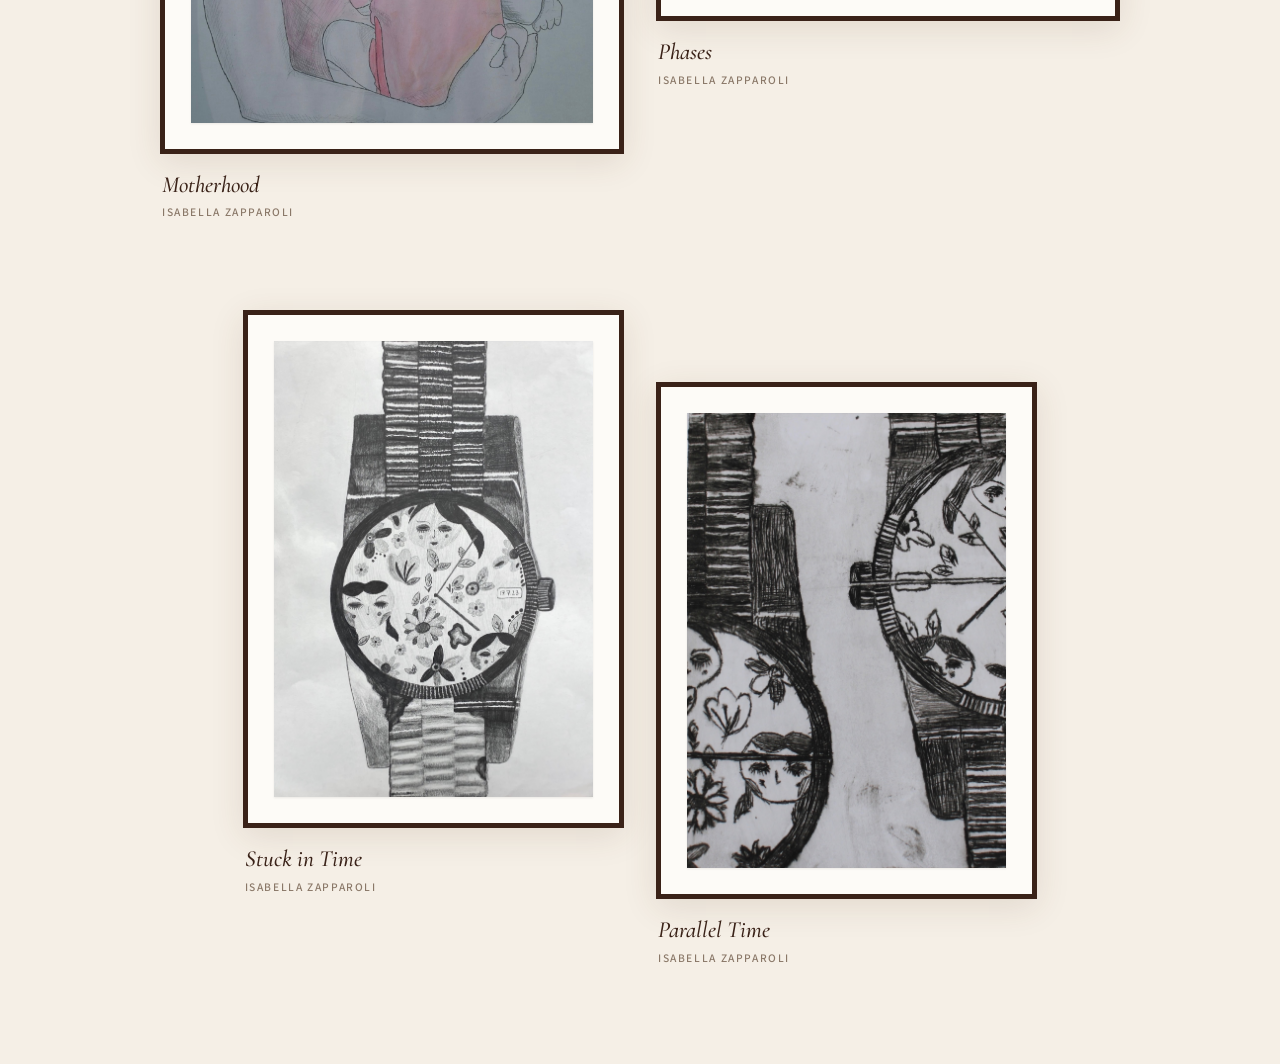
==== commit e4653695: "Add 'The Discovery Process' sketchbook section to /art page Co-Authored-By: Claude Opus 5.5 <noreply" ====
--- a/art/index.html
+++ b/art/index.html
@@ -62,6 +62,29 @@
     .play-overlay:hover .play-icon { transform: scale(1.06); }
     .play-icon svg { width: 34px; height: 34px; margin-left: 6px; fill: var(--header-bg); }
 
+    /* === The Discovery Process: sketchbook spreads, shown large enough to read === */
+
+    .discovery-section { padding: 0 24px 112px; }
+    .discovery-inner { max-width: 1040px; margin: 0 auto; }
+    .discovery-list { display: grid; row-gap: 72px; }
+
+    .spread { margin: 0; }
+    .spread-frame {
+      display: block; width: 100%; padding: 0; border: 0;
+      background: #fff; cursor: zoom-in;
+      border-radius: 3px;
+      box-shadow: var(--shadow-lg);
+      transition: transform var(--transition), box-shadow var(--transition);
+    }
+    .spread-frame:hover { transform: translateY(-4px); box-shadow: 0 14px 40px rgba(90, 60, 30, 0.18); }
+    .spread-frame:focus-visible { outline: 2px solid var(--accent); outline-offset: 4px; }
+    .spread-frame img { display: block; width: 100%; height: auto; border-radius: 3px; }
+    .spread figcaption {
+      margin-top: 14px; text-align: center;
+      font-size: 0.72rem; font-weight: 500; text-transform: uppercase;
+      letter-spacing: 0.14em; color: var(--muted);
+    }
+
     /* === Artworks: a small gallery wall below the video === */
 
     .artworks-section { padding: 0 24px 96px; }
@@ -118,10 +141,10 @@
     }
 
     /* Gentle reveal as each piece scrolls into view (only when JS runs) */
-    .js .artwork { opacity: 0; transform: translateY(24px); transition: opacity 0.8s ease, transform 0.8s ease; }
-    .js .artwork.is-visible { opacity: 1; transform: none; }
+    .js .artwork, .js .spread { opacity: 0; transform: translateY(24px); transition: opacity 0.8s ease, transform 0.8s ease; }
+    .js .artwork.is-visible, .js .spread.is-visible { opacity: 1; transform: none; }
     @media (prefers-reduced-motion: reduce) {
-      .js .artwork { opacity: 1; transform: none; transition: none; }
+      .js .artwork, .js .spread { opacity: 1; transform: none; transition: none; }
     }
 
     /* Lightbox */
@@ -159,6 +182,8 @@
       .art-section { padding: 20px 12px 40px; }
       .play-icon { width: 68px; height: 68px; }
       .play-icon svg { width: 26px; height: 26px; }
+      .discovery-section { padding: 8px 12px 72px; }
+      .discovery-list { row-gap: 44px; }
       .artworks-section { padding: 8px 16px 64px; }
       .artworks-rule { margin-bottom: 40px; }
     }
@@ -189,6 +214,40 @@
     </div>
   </main>
 
+  <section class="discovery-section" aria-labelledby="discoveryHeading">
+    <div class="discovery-inner">
+      <span class="artworks-eyebrow" id="discoveryHeading">The Discovery Process</span>
+      <hr class="artworks-rule">
+
+      <div class="discovery-list">
+        <figure class="spread">
+          <button class="spread-frame" type="button" aria-label="View sketchbook page 1 larger" data-title="The Discovery Process · 1 / 4">
+            <img src="./discovery/a.jpeg" alt="Sketchbook spread “Perfect Together?” — Moroccan tile patterns, watercolour colour swatches, DNA drawings and composition studies on fitting and not fitting" width="1800" height="1271" loading="lazy">
+          </button>
+          <figcaption>1 / 4</figcaption>
+        </figure>
+        <figure class="spread">
+          <button class="spread-frame" type="button" aria-label="View sketchbook page 2 larger" data-title="The Discovery Process · 2 / 4">
+            <img src="./discovery/b.jpeg" alt="Sketchbook spread “Familial relationships through form + layering” — collaged photographs of families, faces young and old, tiles and pencil sketches" width="1800" height="1275" loading="lazy">
+          </button>
+          <figcaption>2 / 4</figcaption>
+        </figure>
+        <figure class="spread">
+          <button class="spread-frame" type="button" aria-label="View sketchbook page 3 larger" data-title="The Discovery Process · 3 / 4">
+            <img src="./discovery/c.jpeg" alt="Sketchbook spread “Artists + inspiration” and “Experimentation” — notes on Louise Bourgeois, Tracey Emin, Do Ho Suh and Kiki Smith beside ink, watercolour and layered-silhouette studies" width="1800" height="1265" loading="lazy">
+          </button>
+          <figcaption>3 / 4</figcaption>
+        </figure>
+        <figure class="spread">
+          <button class="spread-frame" type="button" aria-label="View sketchbook page 4 larger" data-title="The Discovery Process · 4 / 4">
+            <img src="./discovery/d.jpeg" alt="Sketchbook spread “Exploring artists: relations through form & layering” — studies after Schiele, Bourgeois, Hockney, Emin, Kollwitz and Matisse, with print ideas of merging figures" width="1800" height="1270" loading="lazy">
+          </button>
+          <figcaption>4 / 4</figcaption>
+        </figure>
+      </div>
+    </div>
+  </section>
+
   <section class="artworks-section" aria-labelledby="artworksHeading">
     <div class="artworks-inner">
       <span class="artworks-eyebrow" id="artworksHeading">The artworks</span>
@@ -272,7 +331,7 @@
     })();
 
     (function () {
-      var artworks = document.querySelectorAll('.artwork');
+      var artworks = document.querySelectorAll('.artwork, .spread');
 
       // Reveal each artwork as it scrolls into view
       if ('IntersectionObserver' in window) {
@@ -296,11 +355,13 @@
       if (!lightbox.showModal) return;
 
       artworks.forEach(function (el) {
-        el.querySelector('.artwork-frame').addEventListener('click', function () {
+        var frame = el.querySelector('.artwork-frame, .spread-frame');
+        frame.addEventListener('click', function () {
           var img = el.querySelector('img');
+          var title = el.querySelector('.artwork-title');
           lightboxImg.src = img.src;
           lightboxImg.alt = img.alt;
-          lightboxTitle.textContent = el.querySelector('.artwork-title').textContent;
+          lightboxTitle.textContent = title ? title.textContent : frame.dataset.title;
           lightbox.showModal();
         });
       });
